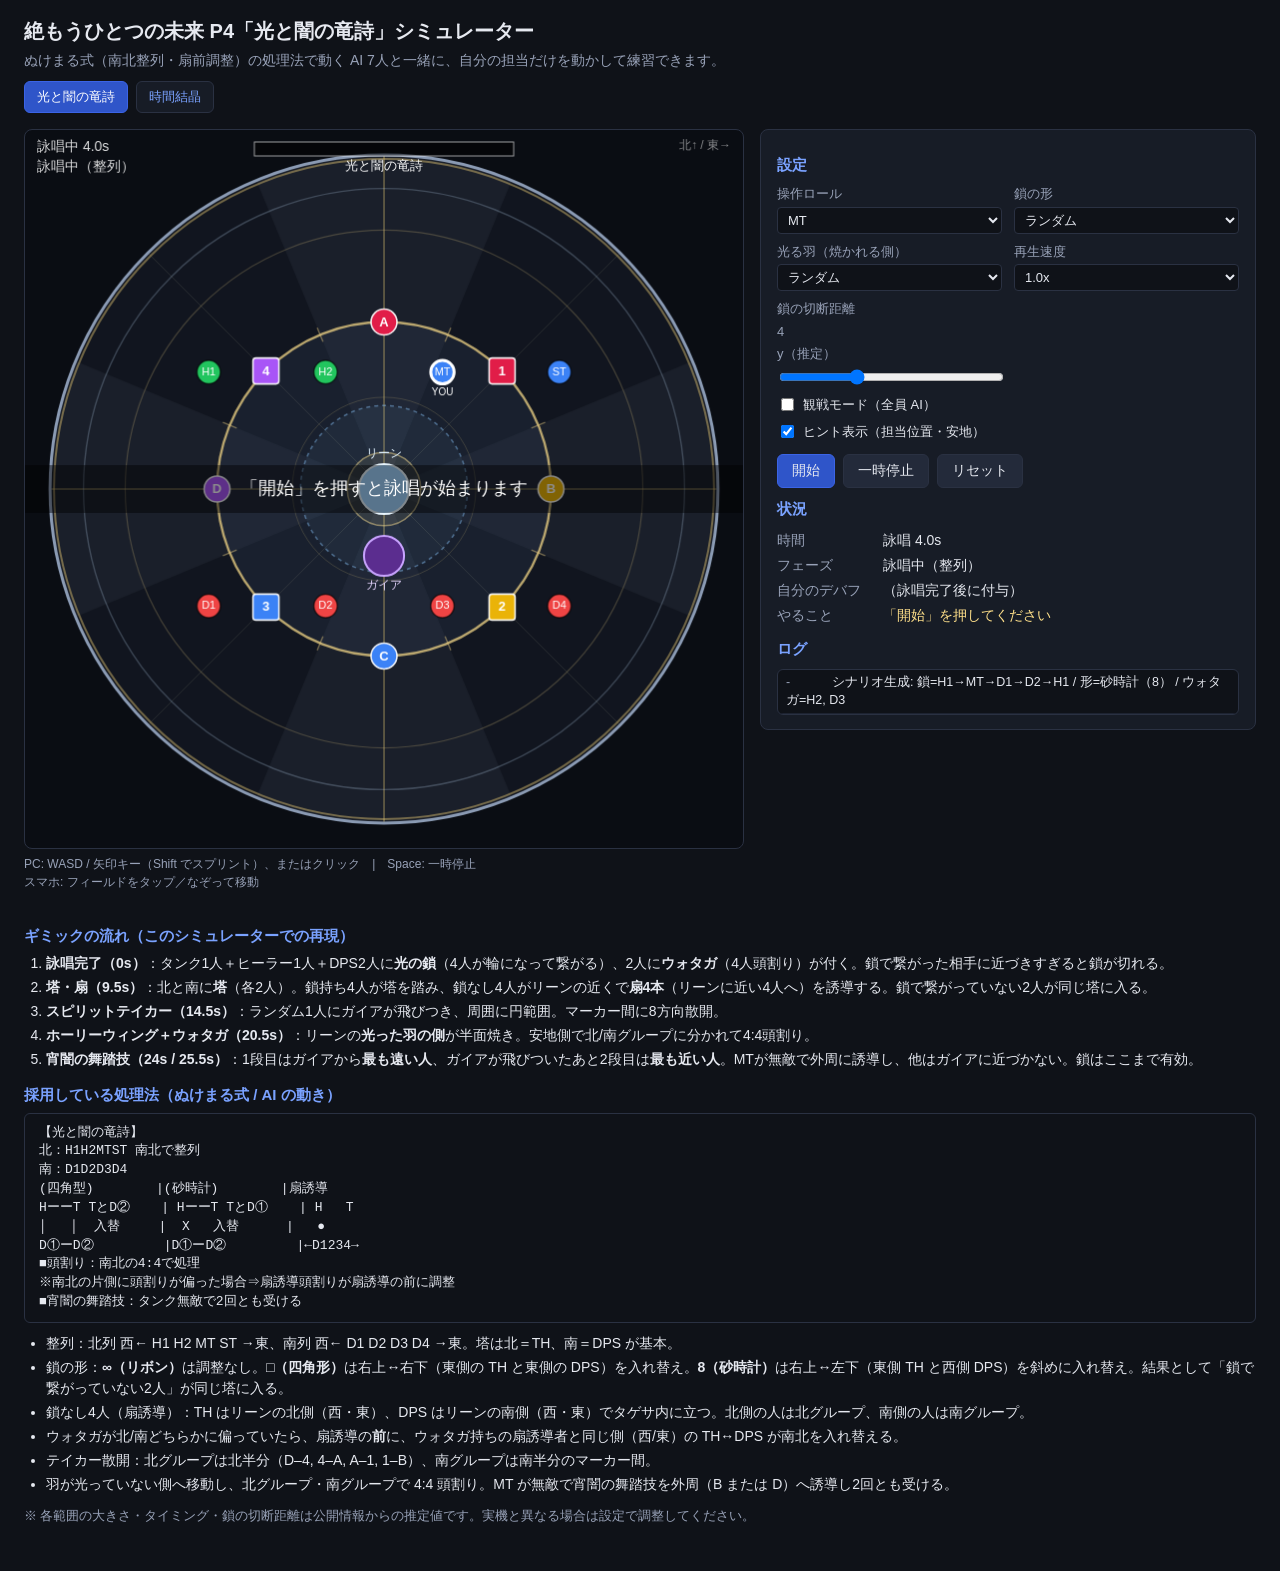
==== index.html @ 45db198d "竜頭の軌道を外周（壁から2y）に合わせた Co-authored-by: Cursor <cursoragent@cursor.com>" ====
<!DOCTYPE html>
<html lang="ja">
<head>
<meta charset="utf-8">
<meta name="viewport" content="width=device-width, initial-scale=1, viewport-fit=cover">
<meta name="theme-color" content="#0f1218">
<title>絶もうひとつの未来 P4「光と闇の竜詩」シミュレーター</title>
<link rel="stylesheet" href="style.css?v=5">
</head>
<body>
<header>
  <h1>絶もうひとつの未来 P4「光と闇の竜詩」シミュレーター</h1>
  <p class="sub">ぬけまる式（南北整列・扇前調整）の処理法で動く AI 7人と一緒に、自分の担当だけを動かして練習できます。</p>
  <nav class="nav">
    <a class="active" href="index.html">光と闇の竜詩</a>
    <a href="ct.html">時間結晶</a>
  </nav>
</header>

<main>
  <section class="arena-wrap">
    <canvas id="arena" width="720" height="720"></canvas>
    <div class="touch-bar">
      <button id="sprintBtn" class="sprint">スプリント（押している間）</button>
    </div>
    <div class="controls-hint">PC: WASD / 矢印キー（Shift でスプリント）、またはクリック　|　Space: 一時停止<br>スマホ: フィールドをタップ／なぞって移動</div>
  </section>

  <aside class="panel">
    <h2>設定</h2>
    <div class="grid">
      <label>操作ロール
        <select id="role">
          <option value="0">MT</option><option value="1">ST</option>
          <option value="2">H1</option><option value="3">H2</option>
          <option value="4">D1</option><option value="5">D2</option>
          <option value="6">D3</option><option value="7">D4</option>
        </select>
      </label>
      <label>鎖の形
        <select id="shape">
          <option value="random">ランダム</option>
          <option value="ribbon">リボン（∞）調整なし</option>
          <option value="square">四角形（□）右上↔右下</option>
          <option value="hourglass">砂時計（8）右上↔左下</option>
        </select>
      </label>
      <label>光る羽（焼かれる側）
        <select id="wing">
          <option value="random">ランダム</option>
          <option value="E">東</option>
          <option value="W">西</option>
        </select>
      </label>
      <label>再生速度
        <select id="speed">
          <option value="0.5">0.5x</option>
          <option value="0.75">0.75x</option>
          <option value="1" selected>1.0x</option>
        </select>
      </label>
      <label>鎖の切断距離 <span id="tetherVal">4</span>y（推定）
        <input id="tether" type="range" min="3" max="6" step="0.5" value="4">
      </label>
      <label class="check"><input id="spectate" type="checkbox"> 観戦モード（全員 AI）</label>
      <label class="check"><input id="hint" type="checkbox" checked> ヒント表示（担当位置・安地）</label>
    </div>
    <div class="buttons">
      <button id="start" class="primary">開始</button>
      <button id="pause">一時停止</button>
      <button id="reset">リセット</button>
    </div>

    <h2>状況</h2>
    <div id="status" class="status">
      <div><span class="k">時間</span><span id="stTime">-</span></div>
      <div><span class="k">フェーズ</span><span id="stPhase">-</span></div>
      <div><span class="k">自分のデバフ</span><span id="stDebuff">-</span></div>
      <div class="hint"><span class="k">やること</span><span id="stHint">「開始」を押してください</span></div>
    </div>

    <div id="result" class="result hidden"></div>

    <h2>ログ</h2>
    <ul id="log" class="log"></ul>
  </aside>
</main>

<section class="doc">
  <h2>ギミックの流れ（このシミュレーターでの再現）</h2>
  <ol>
    <li><b>詠唱完了（0s）</b>：タンク1人＋ヒーラー1人＋DPS2人に<b>光の鎖</b>（4人が輪になって繋がる）、2人に<b>ウォタガ</b>（4人頭割り）が付く。鎖で繋がった相手に近づきすぎると鎖が切れる。</li>
    <li><b>塔・扇（9.5s）</b>：北と南に<b>塔</b>（各2人）。鎖持ち4人が塔を踏み、鎖なし4人がリーンの近くで<b>扇4本</b>（リーンに近い4人へ）を誘導する。鎖で繋がっていない2人が同じ塔に入る。</li>
    <li><b>スピリットテイカー（14.5s）</b>：ランダム1人にガイアが飛びつき、周囲に円範囲。マーカー間に8方向散開。</li>
    <li><b>ホーリーウィング＋ウォタガ（20.5s）</b>：リーンの<b>光った羽の側</b>が半面焼き。安地側で北/南グループに分かれて4:4頭割り。</li>
    <li><b>宵闇の舞踏技（24s / 25.5s）</b>：1段目はガイアから<b>最も遠い人</b>、ガイアが飛びついたあと2段目は<b>最も近い人</b>。MTが無敵で外周に誘導し、他はガイアに近づかない。鎖はここまで有効。</li>
  </ol>
  <h2>採用している処理法（ぬけまる式 / AI の動き）</h2>
  <pre class="macro">【光と闇の竜詩】
北：H1H2MTST 南北で整列
南：D1D2D3D4
(四角型)        |(砂時計)        |扇誘導
HーーT TとD②    | HーーT TとD①    | H   T
│   │  入替     |  X   入替      |   ●
D①ーD②         |D①ーD②         |←D1234→
■頭割り：南北の4:4で処理
※南北の片側に頭割りが偏った場合⇒扇誘導頭割りが扇誘導の前に調整
■宵闇の舞踏技：タンク無敵で2回とも受ける</pre>
  <ul>
    <li>整列：北列 西← H1 H2 MT ST →東、南列 西← D1 D2 D3 D4 →東。塔は北＝TH、南＝DPS が基本。</li>
    <li>鎖の形：<b>∞（リボン）</b>は調整なし。<b>□（四角形）</b>は右上↔右下（東側の TH と東側の DPS）を入れ替え。<b>8（砂時計）</b>は右上↔左下（東側 TH と西側 DPS）を斜めに入れ替え。結果として「鎖で繋がっていない2人」が同じ塔に入る。</li>
    <li>鎖なし4人（扇誘導）：TH はリーンの北側（西・東）、DPS はリーンの南側（西・東）でタゲサ内に立つ。北側の人は北グループ、南側の人は南グループ。</li>
    <li>ウォタガが北/南どちらかに偏っていたら、扇誘導の<b>前</b>に、ウォタガ持ちの扇誘導者と同じ側（西/東）の TH↔DPS が南北を入れ替える。</li>
    <li>テイカー散開：北グループは北半分（D–4, 4–A, A–1, 1–B）、南グループは南半分のマーカー間。</li>
    <li>羽が光っていない側へ移動し、北グループ・南グループで 4:4 頭割り。MT が無敵で宵闇の舞踏技を外周（B または D）へ誘導し2回とも受ける。</li>
  </ul>
  <p class="note">※ 各範囲の大きさ・タイミング・鎖の切断距離は公開情報からの推定値です。実機と異なる場合は設定で調整してください。</p>
</section>

<script src="arena.js?v=3"></script>
<script src="sim.js?v=6"></script>
<script src="app.js?v=7"></script>
</body>
</html>
---- style.css ----
:root {
  --bg: #0f1218;
  --panel: #171c26;
  --border: #2a3142;
  --text: #e6e9f0;
  --muted: #98a2b8;
  --accent: #7aa2ff;
  --ok: #4ade80;
  --fail: #f87171;
}
* { box-sizing: border-box; }
body {
  margin: 0;
  background: var(--bg);
  color: var(--text);
  font-family: "Segoe UI", "Yu Gothic UI", "Hiragino Sans", "Noto Sans JP", sans-serif;
  font-size: 14px;
  line-height: 1.5;
}
header { padding: 16px 24px 4px; }
header h1 { margin: 0; font-size: 20px; }
header .sub { margin: 4px 0 0; color: var(--muted); }
.nav { display: flex; flex-wrap: wrap; gap: 8px; margin-top: 10px; }
.nav a {
  color: var(--accent); text-decoration: none; font-size: 13px;
  padding: 5px 12px; border: 1px solid var(--border); border-radius: 6px; background: #171c26;
}
.nav a:hover { background: #232a3a; }
.nav a.active { background: #2f55c9; color: #fff; border-color: #3b64e6; }

main {
  display: flex;
  gap: 16px;
  padding: 12px 24px;
  align-items: flex-start;
  flex-wrap: wrap;
}
.arena-wrap { flex: 0 0 auto; }
canvas#arena {
  display: block;
  width: 720px;
  height: 720px;
  max-width: 100%;
  aspect-ratio: 1 / 1;
  background: #0a0d13;
  border: 1px solid var(--border);
  border-radius: 8px;
  cursor: crosshair;
  touch-action: none;
  -webkit-user-select: none;
  user-select: none;
  -webkit-tap-highlight-color: transparent;
}
.controls-hint { color: var(--muted); font-size: 12px; margin-top: 6px; }
.touch-bar { display: none; margin-top: 8px; }
.touch-bar .sprint {
  width: 100%; padding: 14px; font-size: 16px; touch-action: none;
  -webkit-user-select: none; user-select: none;
}
.touch-bar .sprint.on { background: #2f55c9; border-color: #3b64e6; }
@media (hover: none) and (pointer: coarse) {
  .touch-bar { display: block; }
}

.panel {
  flex: 1 1 340px;
  min-width: 320px;
  max-width: 520px;
  background: var(--panel);
  border: 1px solid var(--border);
  border-radius: 8px;
  padding: 14px 16px;
}
.panel h2 { font-size: 15px; margin: 10px 0 8px; color: var(--accent); }
.grid { display: grid; grid-template-columns: 1fr 1fr; gap: 8px 12px; }
.grid label { display: flex; flex-direction: column; gap: 3px; font-size: 13px; color: var(--muted); }
.grid label.check { flex-direction: row; align-items: center; gap: 6px; color: var(--text); grid-column: span 2; }
select, input[type=range] { width: 100%; }
select {
  background: #0f1218; color: var(--text); border: 1px solid var(--border);
  border-radius: 4px; padding: 4px 6px; font-size: 13px;
}
.buttons { display: flex; gap: 8px; margin: 12px 0 4px; }
button {
  background: #232a3a; color: var(--text); border: 1px solid var(--border);
  border-radius: 6px; padding: 7px 14px; font-size: 14px; cursor: pointer;
}
button:hover { background: #2c3449; }
button.primary { background: #2f55c9; border-color: #3b64e6; }
button.primary:hover { background: #3a63dd; }

.status div { display: flex; gap: 10px; padding: 2px 0; }
.status .k { flex: 0 0 96px; color: var(--muted); }
.status .hint span:last-child { color: #ffe08a; }

.result { margin-top: 10px; padding: 10px 12px; border-radius: 6px; border: 1px solid; }
.result.ok { border-color: var(--ok); background: rgba(74, 222, 128, 0.08); }
.result.fail { border-color: var(--fail); background: rgba(248, 113, 113, 0.08); }
.result h3 { margin: 0 0 6px; font-size: 15px; }
.result ul { margin: 0; padding-left: 18px; }
.hidden { display: none; }

.log {
  list-style: none; margin: 0; padding: 0;
  max-height: 260px; overflow-y: auto;
  border: 1px solid var(--border); border-radius: 6px;
  background: #0f1218; font-size: 12.5px;
}
.log li { padding: 3px 8px; border-bottom: 1px solid #1d2331; }
.log li .t { color: var(--muted); display: inline-block; width: 46px; }
.log li.ok { color: var(--ok); }
.log li.fail { color: var(--fail); }
.log li.info { color: var(--text); }

.doc { padding: 8px 24px 32px; max-width: 1280px; }
.doc h2 { font-size: 15px; color: var(--accent); margin: 14px 0 6px; }
.doc ol, .doc ul { margin: 0; padding-left: 22px; }
.doc li { margin: 3px 0; }
.doc .note { color: var(--muted); font-size: 12.5px; }
/* スマホ・タブレット */
@media (max-width: 900px) {
  header { padding: 12px 12px 2px; }
  header h1 { font-size: 16px; }
  header .sub { font-size: 12px; }
  main { flex-direction: column; padding: 8px 12px; gap: 12px; }
  .arena-wrap { width: 100%; }
  canvas#arena { width: 100%; height: auto; }
  .panel { max-width: none; min-width: 0; width: 100%; padding: 12px; }
  .grid { grid-template-columns: 1fr 1fr; }
  select { font-size: 16px; padding: 8px 6px; } /* iOS の自動ズーム防止 */
  button { padding: 12px 14px; font-size: 15px; }
  .buttons { flex-wrap: wrap; }
  .buttons button { flex: 1 1 30%; }
  .status .k { flex-basis: 84px; }
  .log { max-height: 180px; }
  .doc { padding: 8px 12px 28px; }
  .doc .macro { font-size: 11.5px; }
}
@media (max-width: 420px) {
  .grid { grid-template-columns: 1fr; }
  .grid label.check { grid-column: span 1; }
}
.doc .macro {
  background: #0f1218; border: 1px solid var(--border); border-radius: 6px;
  padding: 10px 14px; margin: 6px 0 10px; font-size: 13px; line-height: 1.45;
  font-family: Consolas, "MS Gothic", monospace; white-space: pre; overflow-x: auto;
}
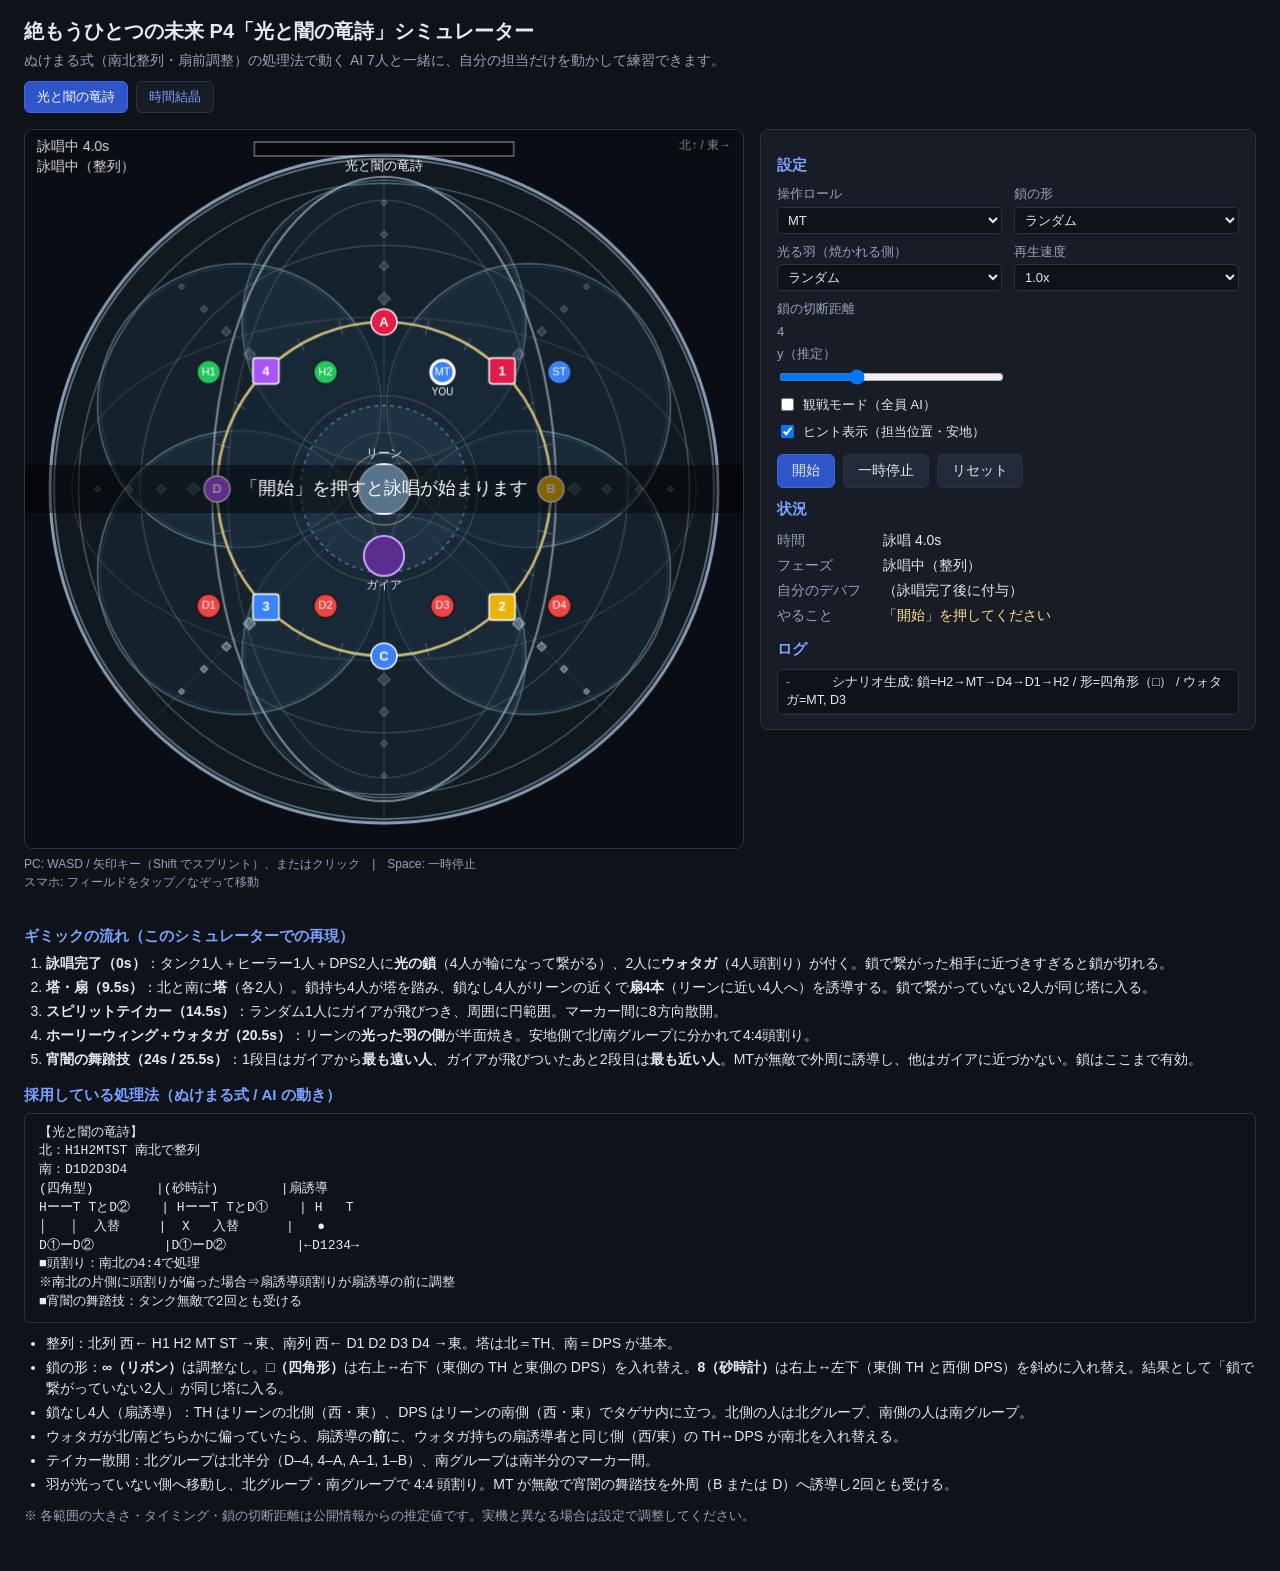
==== commit ff75dfe5: "竜頭を砂時計・マーカーの外側に合わせ、床をラグビーボールとダイヤ列にした Co-authored-by: Cursor <cursoragent@cursor.com>" ====
--- a/index.html
+++ b/index.html
@@ -117,7 +117,7 @@
   <p class="note">※ 各範囲の大きさ・タイミング・鎖の切断距離は公開情報からの推定値です。実機と異なる場合は設定で調整してください。</p>
 </section>
 
-<script src="arena.js?v=3"></script>
+<script src="arena.js?v=4"></script>
 <script src="sim.js?v=6"></script>
 <script src="app.js?v=7"></script>
 </body>
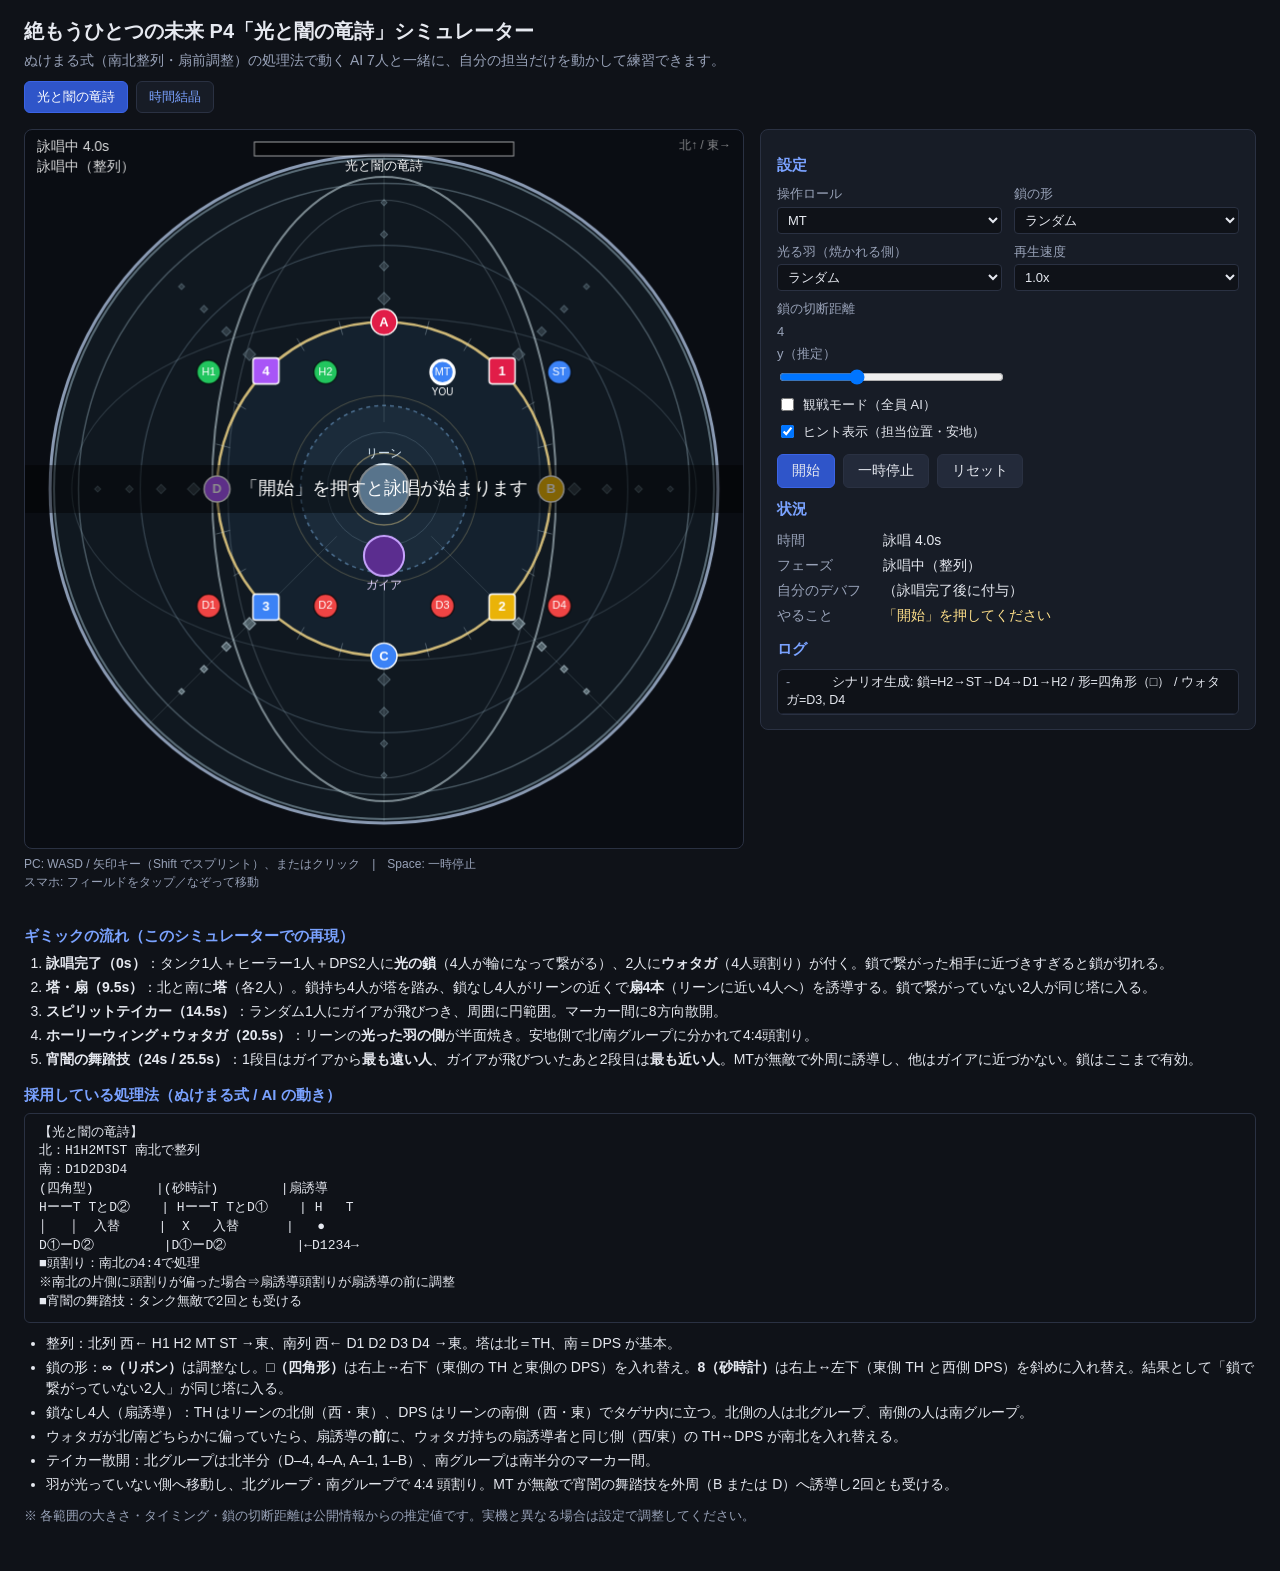
==== commit 6e04cc7d: "砂時計の円は爆発予兆のAoEだけ出すようにした Co-authored-by: Cursor <cursoragent@cursor.com>" ====
--- a/index.html
+++ b/index.html
@@ -117,7 +117,7 @@
   <p class="note">※ 各範囲の大きさ・タイミング・鎖の切断距離は公開情報からの推定値です。実機と異なる場合は設定で調整してください。</p>
 </section>
 
-<script src="arena.js?v=4"></script>
+<script src="arena.js?v=5"></script>
 <script src="sim.js?v=6"></script>
 <script src="app.js?v=7"></script>
 </body>
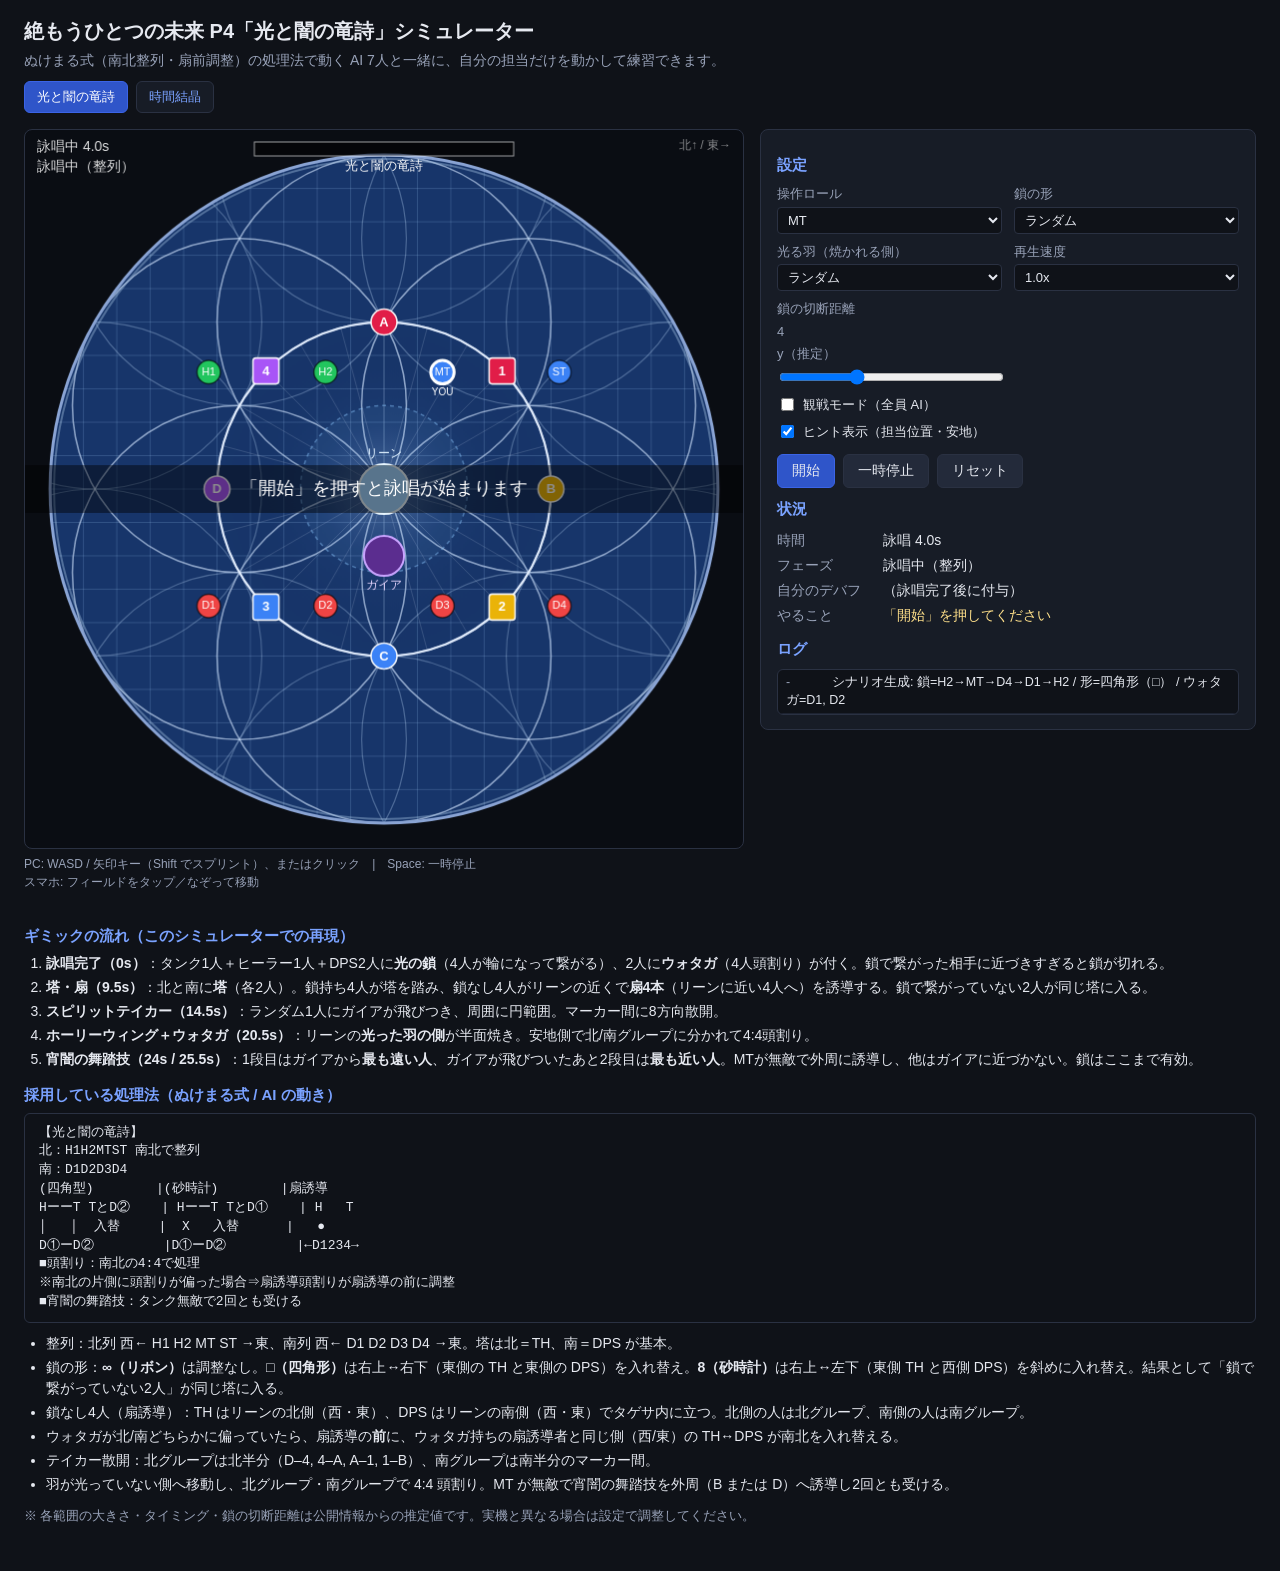
==== commit 159e14d2: "床をフラワー・オブ・ライフの重なり円に合わせた Co-authored-by: Cursor <cursoragent@cursor.com>" ====
--- a/index.html
+++ b/index.html
@@ -117,7 +117,7 @@
   <p class="note">※ 各範囲の大きさ・タイミング・鎖の切断距離は公開情報からの推定値です。実機と異なる場合は設定で調整してください。</p>
 </section>
 
-<script src="arena.js?v=5"></script>
+<script src="arena.js?v=7"></script>
 <script src="sim.js?v=6"></script>
 <script src="app.js?v=7"></script>
 </body>
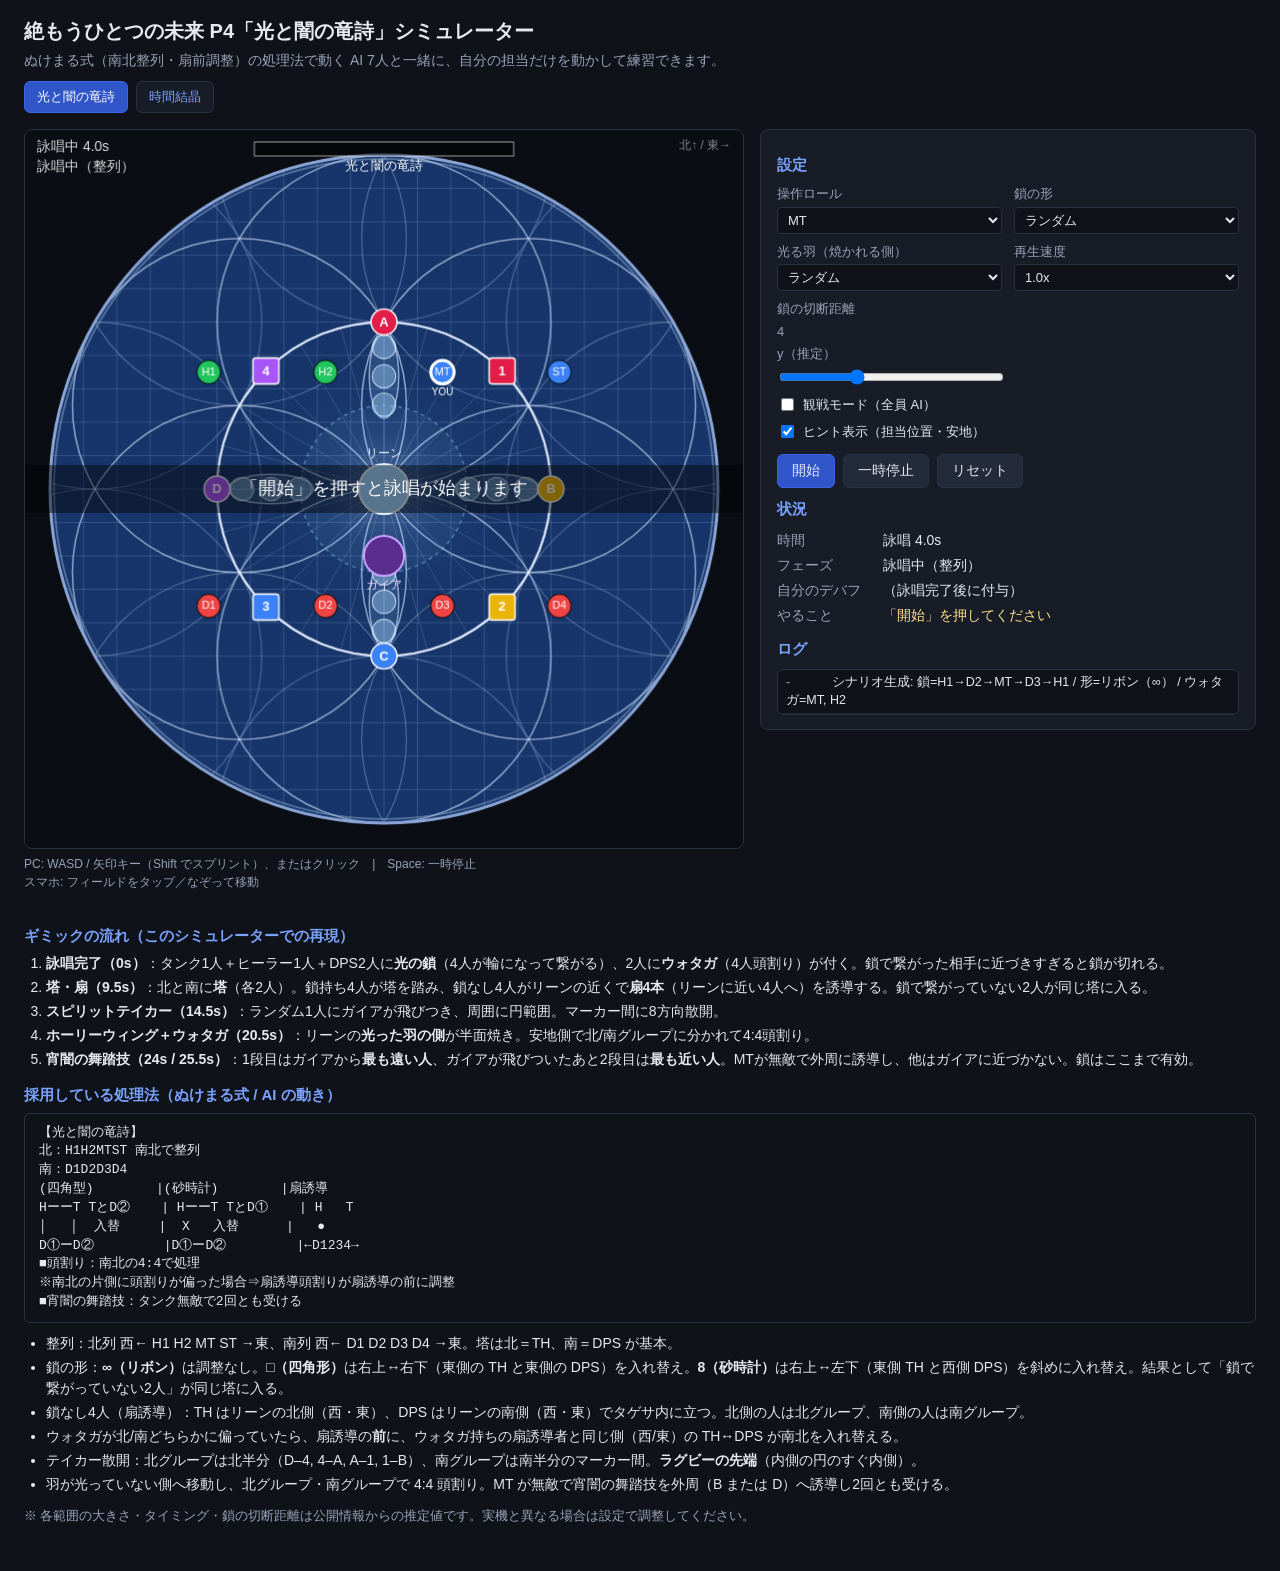
==== commit de30b5f6: "散会をラグビー先端（内側の円すぐ内側）に合わせた Co-authored-by: Cursor <cursoragent@cursor.com>" ====
--- a/index.html
+++ b/index.html
@@ -111,14 +111,14 @@
     <li>鎖の形：<b>∞（リボン）</b>は調整なし。<b>□（四角形）</b>は右上↔右下（東側の TH と東側の DPS）を入れ替え。<b>8（砂時計）</b>は右上↔左下（東側 TH と西側 DPS）を斜めに入れ替え。結果として「鎖で繋がっていない2人」が同じ塔に入る。</li>
     <li>鎖なし4人（扇誘導）：TH はリーンの北側（西・東）、DPS はリーンの南側（西・東）でタゲサ内に立つ。北側の人は北グループ、南側の人は南グループ。</li>
     <li>ウォタガが北/南どちらかに偏っていたら、扇誘導の<b>前</b>に、ウォタガ持ちの扇誘導者と同じ側（西/東）の TH↔DPS が南北を入れ替える。</li>
-    <li>テイカー散開：北グループは北半分（D–4, 4–A, A–1, 1–B）、南グループは南半分のマーカー間。</li>
+    <li>テイカー散開：北グループは北半分（D–4, 4–A, A–1, 1–B）、南グループは南半分のマーカー間。<b>ラグビーの先端</b>（内側の円のすぐ内側）。</li>
     <li>羽が光っていない側へ移動し、北グループ・南グループで 4:4 頭割り。MT が無敵で宵闇の舞踏技を外周（B または D）へ誘導し2回とも受ける。</li>
   </ul>
   <p class="note">※ 各範囲の大きさ・タイミング・鎖の切断距離は公開情報からの推定値です。実機と異なる場合は設定で調整してください。</p>
 </section>
 
-<script src="arena.js?v=7"></script>
-<script src="sim.js?v=6"></script>
+<script src="arena.js?v=8"></script>
+<script src="sim.js?v=7"></script>
 <script src="app.js?v=7"></script>
 </body>
 </html>
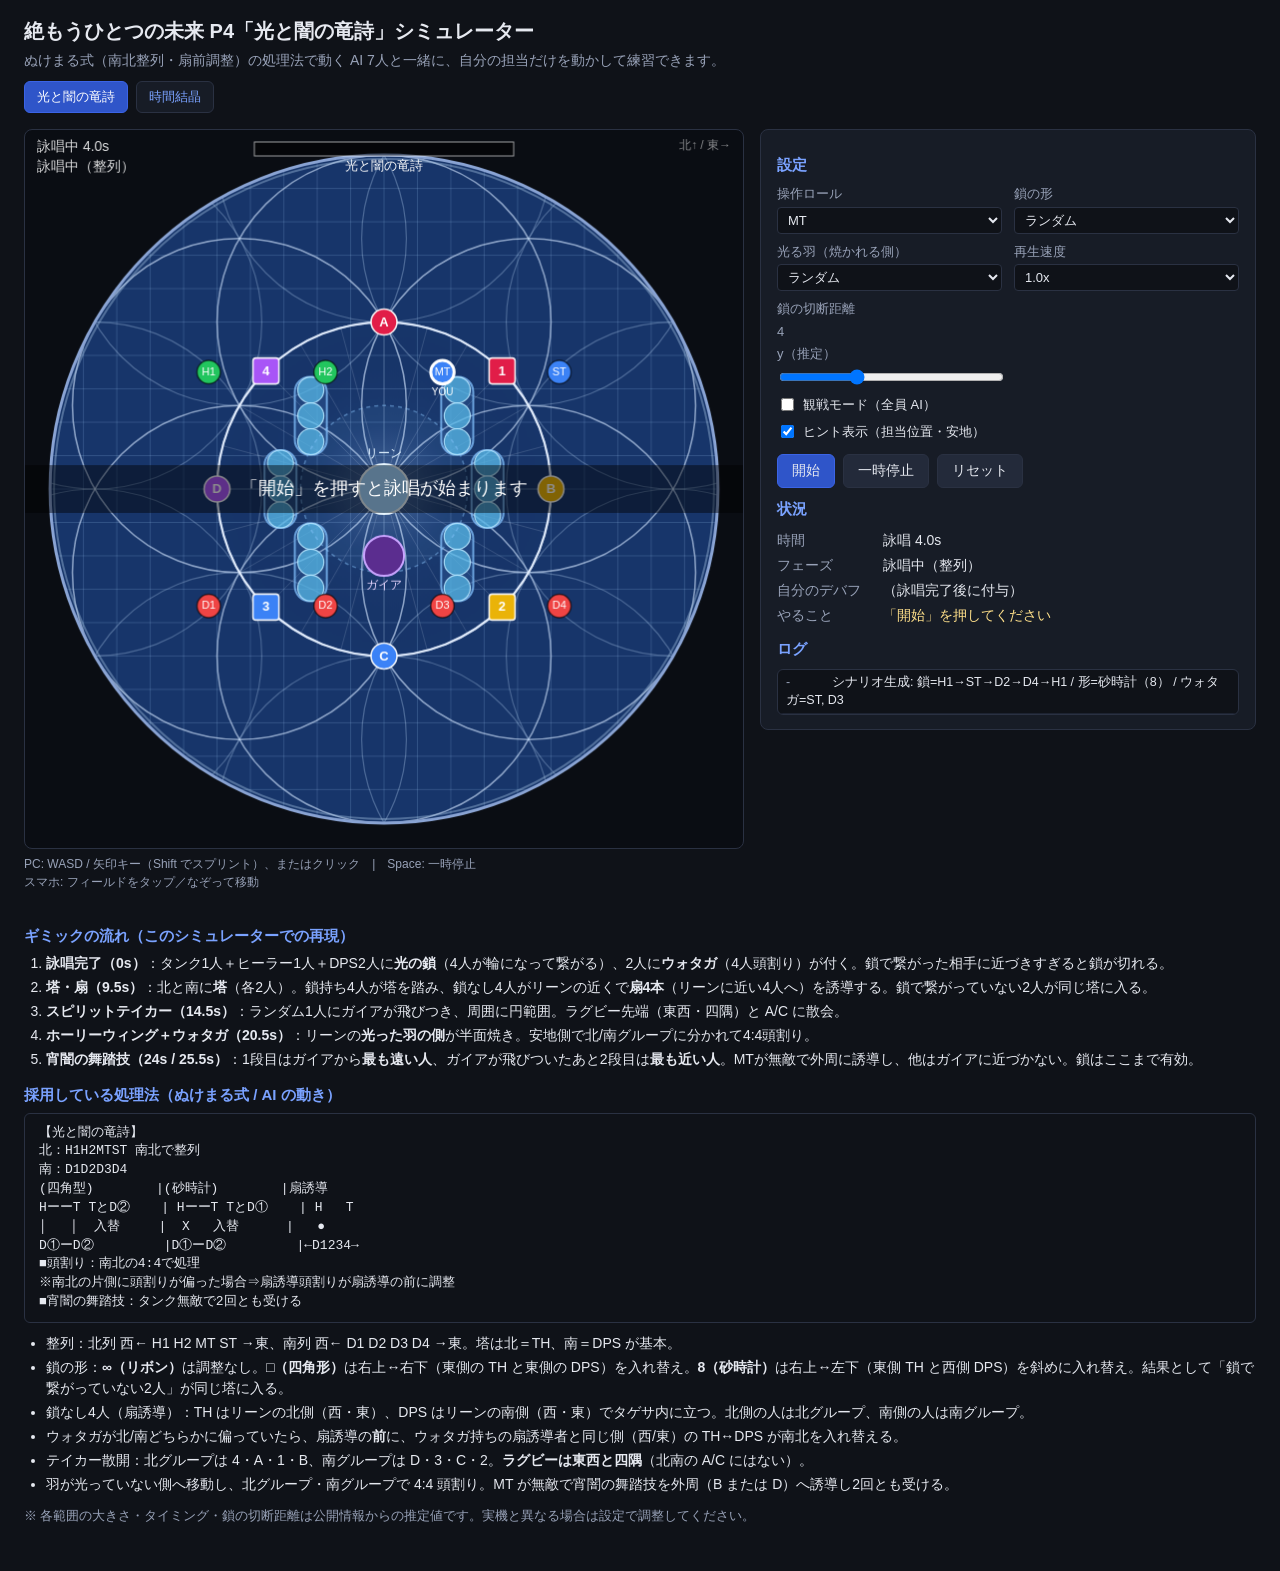
==== commit c414d196: "ラグビーを東西と四隅の縦3粒に直した Co-authored-by: Cursor <cursoragent@cursor.com>" ====
--- a/index.html
+++ b/index.html
@@ -91,7 +91,7 @@
   <ol>
     <li><b>詠唱完了（0s）</b>：タンク1人＋ヒーラー1人＋DPS2人に<b>光の鎖</b>（4人が輪になって繋がる）、2人に<b>ウォタガ</b>（4人頭割り）が付く。鎖で繋がった相手に近づきすぎると鎖が切れる。</li>
     <li><b>塔・扇（9.5s）</b>：北と南に<b>塔</b>（各2人）。鎖持ち4人が塔を踏み、鎖なし4人がリーンの近くで<b>扇4本</b>（リーンに近い4人へ）を誘導する。鎖で繋がっていない2人が同じ塔に入る。</li>
-    <li><b>スピリットテイカー（14.5s）</b>：ランダム1人にガイアが飛びつき、周囲に円範囲。マーカー間に8方向散開。</li>
+    <li><b>スピリットテイカー（14.5s）</b>：ランダム1人にガイアが飛びつき、周囲に円範囲。ラグビー先端（東西・四隅）と A/C に散会。</li>
     <li><b>ホーリーウィング＋ウォタガ（20.5s）</b>：リーンの<b>光った羽の側</b>が半面焼き。安地側で北/南グループに分かれて4:4頭割り。</li>
     <li><b>宵闇の舞踏技（24s / 25.5s）</b>：1段目はガイアから<b>最も遠い人</b>、ガイアが飛びついたあと2段目は<b>最も近い人</b>。MTが無敵で外周に誘導し、他はガイアに近づかない。鎖はここまで有効。</li>
   </ol>
@@ -111,14 +111,14 @@
     <li>鎖の形：<b>∞（リボン）</b>は調整なし。<b>□（四角形）</b>は右上↔右下（東側の TH と東側の DPS）を入れ替え。<b>8（砂時計）</b>は右上↔左下（東側 TH と西側 DPS）を斜めに入れ替え。結果として「鎖で繋がっていない2人」が同じ塔に入る。</li>
     <li>鎖なし4人（扇誘導）：TH はリーンの北側（西・東）、DPS はリーンの南側（西・東）でタゲサ内に立つ。北側の人は北グループ、南側の人は南グループ。</li>
     <li>ウォタガが北/南どちらかに偏っていたら、扇誘導の<b>前</b>に、ウォタガ持ちの扇誘導者と同じ側（西/東）の TH↔DPS が南北を入れ替える。</li>
-    <li>テイカー散開：北グループは北半分（D–4, 4–A, A–1, 1–B）、南グループは南半分のマーカー間。<b>ラグビーの先端</b>（内側の円のすぐ内側）。</li>
+    <li>テイカー散開：北グループは 4・A・1・B、南グループは D・3・C・2。<b>ラグビーは東西と四隅</b>（北南の A/C にはない）。</li>
     <li>羽が光っていない側へ移動し、北グループ・南グループで 4:4 頭割り。MT が無敵で宵闇の舞踏技を外周（B または D）へ誘導し2回とも受ける。</li>
   </ul>
   <p class="note">※ 各範囲の大きさ・タイミング・鎖の切断距離は公開情報からの推定値です。実機と異なる場合は設定で調整してください。</p>
 </section>
 
-<script src="arena.js?v=8"></script>
-<script src="sim.js?v=7"></script>
+<script src="arena.js?v=10"></script>
+<script src="sim.js?v=9"></script>
 <script src="app.js?v=7"></script>
 </body>
 </html>
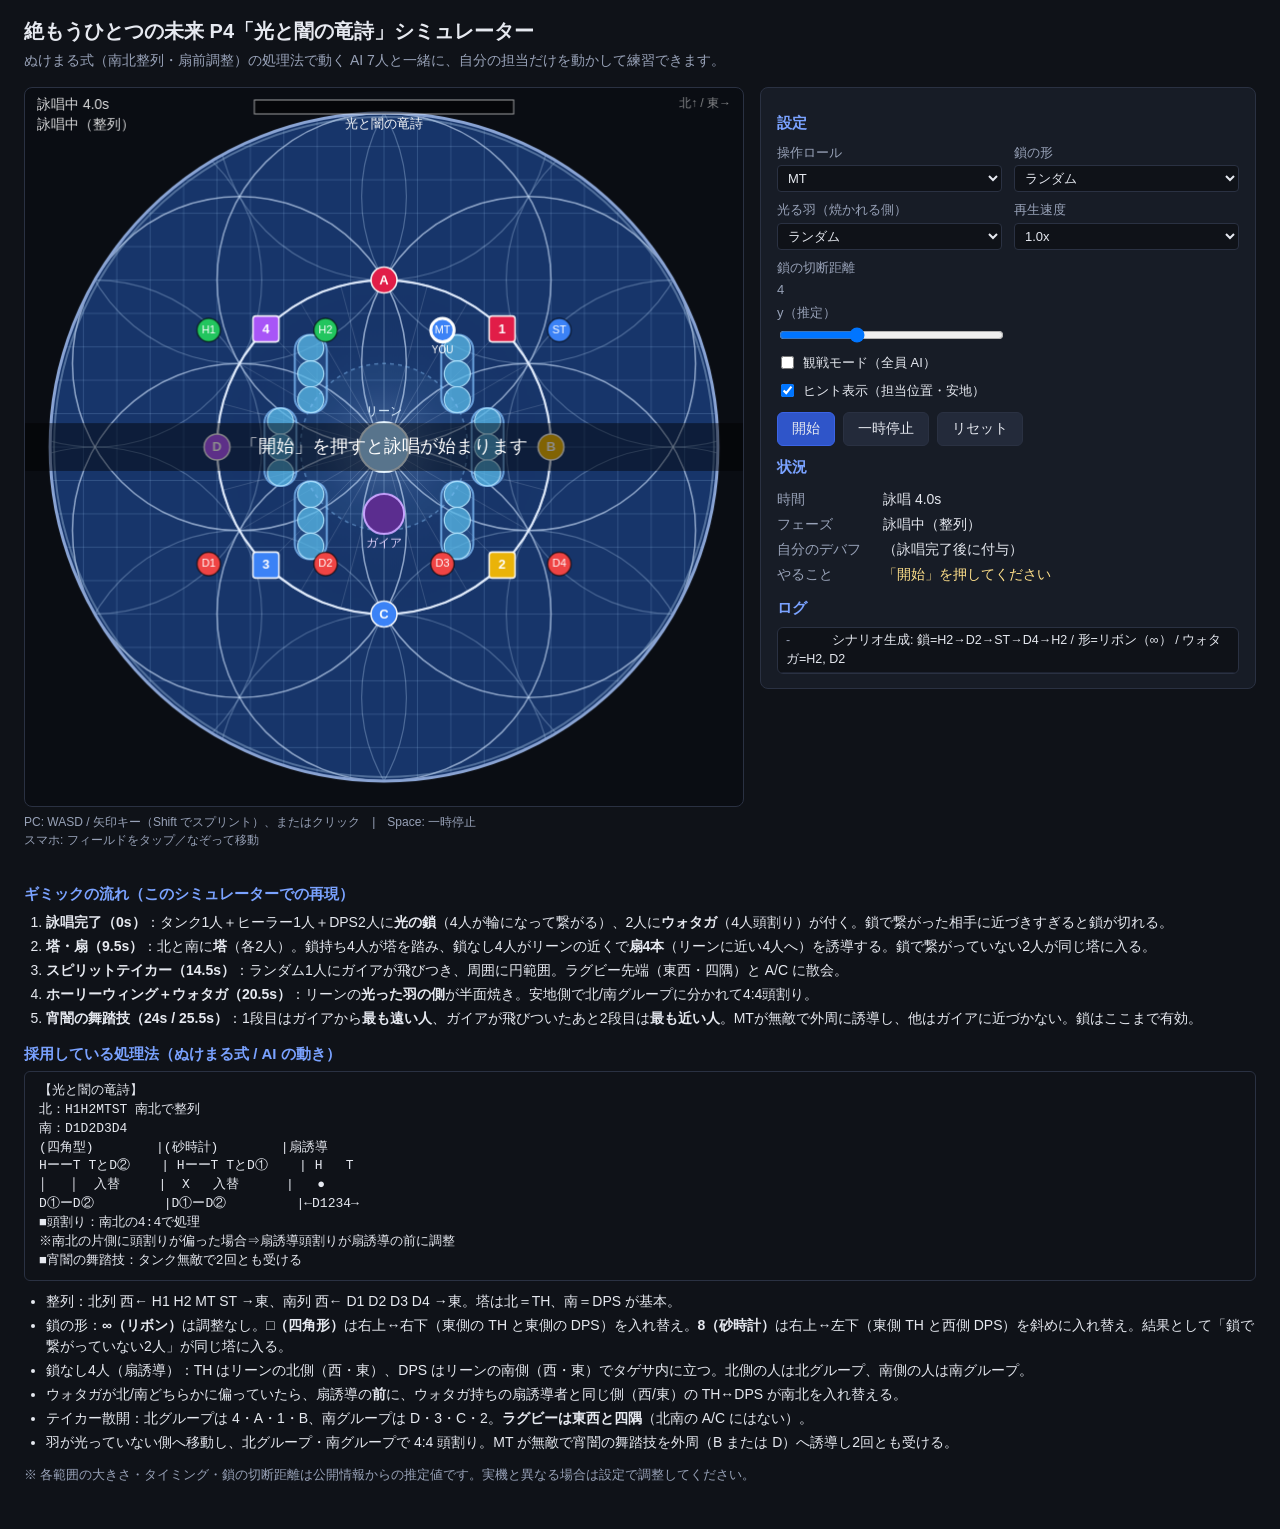
==== commit 73273255: "公開ページから時間結晶を外した Co-authored-by: Cursor <cursoragent@cursor.com>" ====
--- a/index.html
+++ b/index.html
@@ -11,10 +11,6 @@
 <header>
   <h1>絶もうひとつの未来 P4「光と闇の竜詩」シミュレーター</h1>
   <p class="sub">ぬけまる式（南北整列・扇前調整）の処理法で動く AI 7人と一緒に、自分の担当だけを動かして練習できます。</p>
-  <nav class="nav">
-    <a class="active" href="index.html">光と闇の竜詩</a>
-    <a href="ct.html">時間結晶</a>
-  </nav>
 </header>
 
 <main>
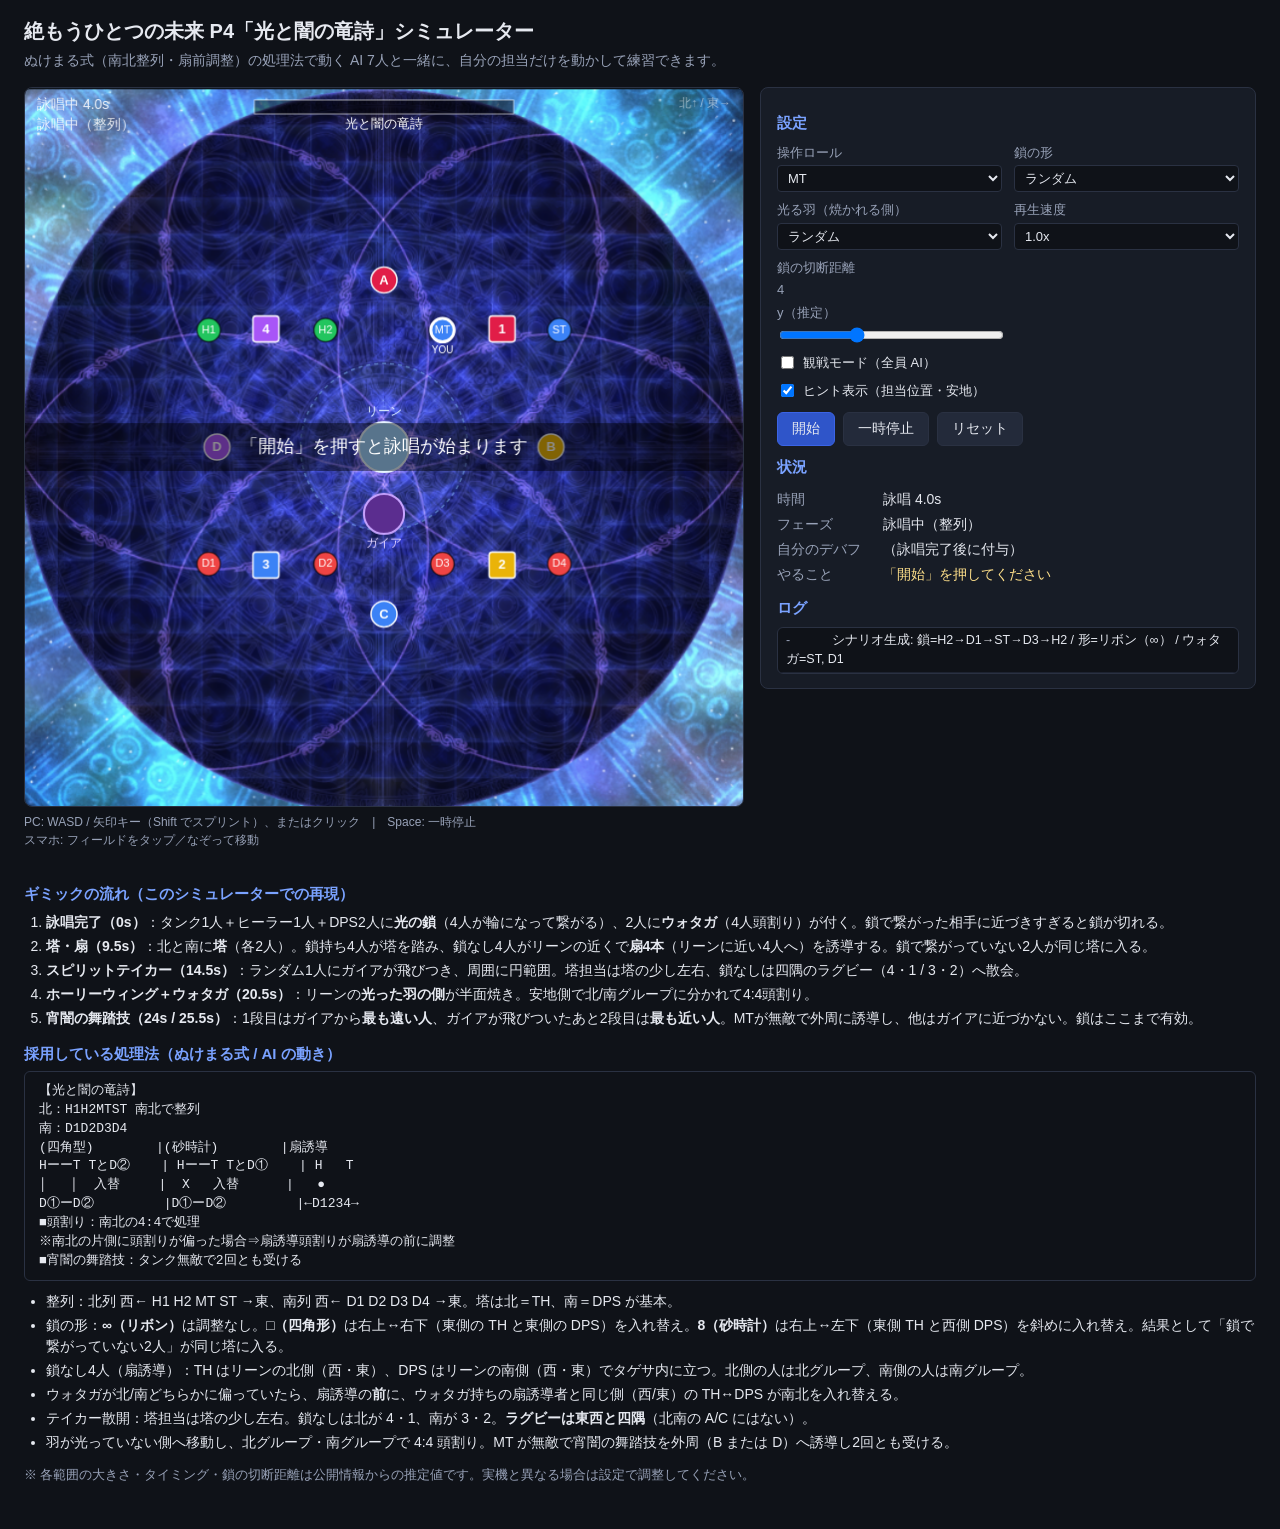
==== commit f667a922: "テイカー散会を塔の左右と四隅ラグビーに合わせ、床を実機テクスチャにした Co-authored-by: Cursor <cursoragent@cursor.com>" ====
--- a/index.html
+++ b/index.html
@@ -87,7 +87,7 @@
   <ol>
     <li><b>詠唱完了（0s）</b>：タンク1人＋ヒーラー1人＋DPS2人に<b>光の鎖</b>（4人が輪になって繋がる）、2人に<b>ウォタガ</b>（4人頭割り）が付く。鎖で繋がった相手に近づきすぎると鎖が切れる。</li>
     <li><b>塔・扇（9.5s）</b>：北と南に<b>塔</b>（各2人）。鎖持ち4人が塔を踏み、鎖なし4人がリーンの近くで<b>扇4本</b>（リーンに近い4人へ）を誘導する。鎖で繋がっていない2人が同じ塔に入る。</li>
-    <li><b>スピリットテイカー（14.5s）</b>：ランダム1人にガイアが飛びつき、周囲に円範囲。ラグビー先端（東西・四隅）と A/C に散会。</li>
+    <li><b>スピリットテイカー（14.5s）</b>：ランダム1人にガイアが飛びつき、周囲に円範囲。塔担当は塔の少し左右、鎖なしは四隅のラグビー（4・1 / 3・2）へ散会。</li>
     <li><b>ホーリーウィング＋ウォタガ（20.5s）</b>：リーンの<b>光った羽の側</b>が半面焼き。安地側で北/南グループに分かれて4:4頭割り。</li>
     <li><b>宵闇の舞踏技（24s / 25.5s）</b>：1段目はガイアから<b>最も遠い人</b>、ガイアが飛びついたあと2段目は<b>最も近い人</b>。MTが無敵で外周に誘導し、他はガイアに近づかない。鎖はここまで有効。</li>
   </ol>
@@ -107,14 +107,14 @@
     <li>鎖の形：<b>∞（リボン）</b>は調整なし。<b>□（四角形）</b>は右上↔右下（東側の TH と東側の DPS）を入れ替え。<b>8（砂時計）</b>は右上↔左下（東側 TH と西側 DPS）を斜めに入れ替え。結果として「鎖で繋がっていない2人」が同じ塔に入る。</li>
     <li>鎖なし4人（扇誘導）：TH はリーンの北側（西・東）、DPS はリーンの南側（西・東）でタゲサ内に立つ。北側の人は北グループ、南側の人は南グループ。</li>
     <li>ウォタガが北/南どちらかに偏っていたら、扇誘導の<b>前</b>に、ウォタガ持ちの扇誘導者と同じ側（西/東）の TH↔DPS が南北を入れ替える。</li>
-    <li>テイカー散開：北グループは 4・A・1・B、南グループは D・3・C・2。<b>ラグビーは東西と四隅</b>（北南の A/C にはない）。</li>
+    <li>テイカー散開：塔担当は塔の少し左右。鎖なしは北が 4・1、南が 3・2。<b>ラグビーは東西と四隅</b>（北南の A/C にはない）。</li>
     <li>羽が光っていない側へ移動し、北グループ・南グループで 4:4 頭割り。MT が無敵で宵闇の舞踏技を外周（B または D）へ誘導し2回とも受ける。</li>
   </ul>
   <p class="note">※ 各範囲の大きさ・タイミング・鎖の切断距離は公開情報からの推定値です。実機と異なる場合は設定で調整してください。</p>
 </section>
 
-<script src="arena.js?v=10"></script>
-<script src="sim.js?v=9"></script>
+<script src="arena.js?v=11"></script>
+<script src="sim.js?v=15"></script>
 <script src="app.js?v=7"></script>
 </body>
 </html>
